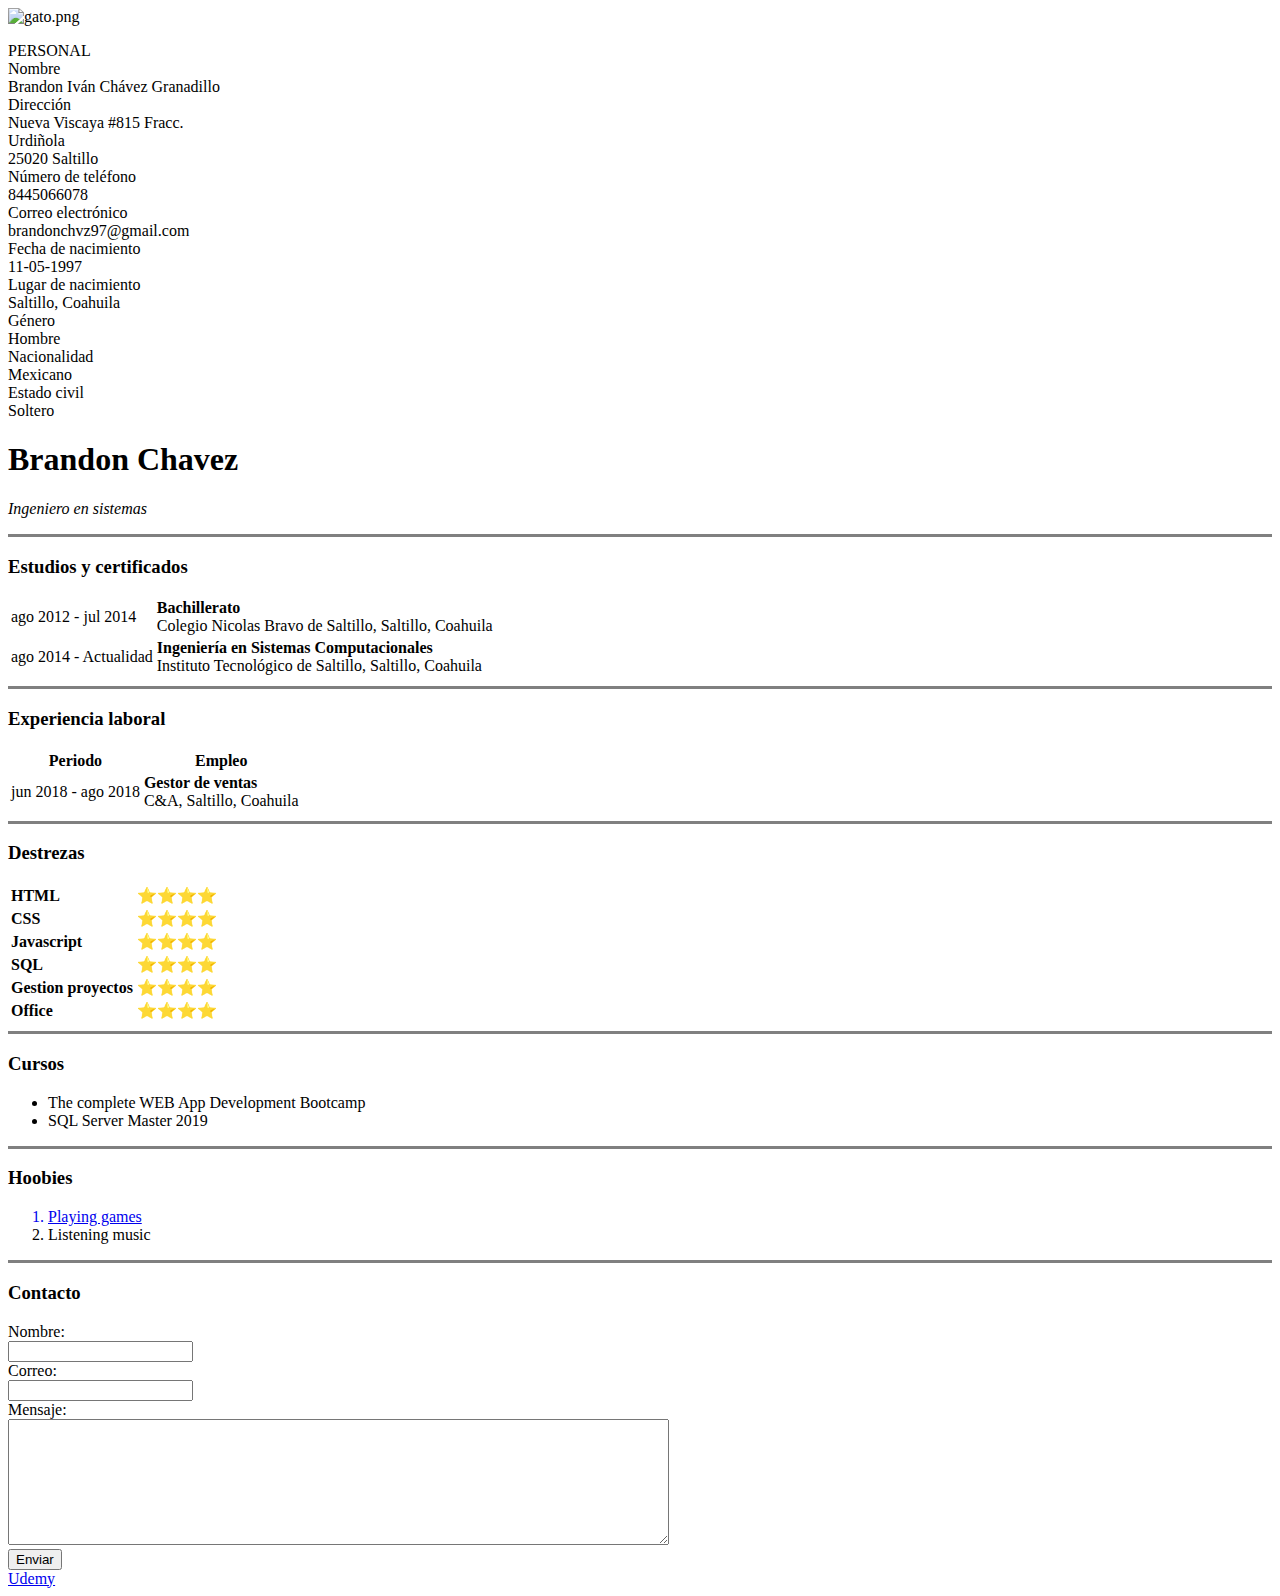
==== index.html @ 01dd56fe "Add files via upload" ====
<!DOCTYPE html>
<html lang="en" dir="ltr">

<head>
  <meta charset="utf-8">
  <title>Brandon Site</title>
  <link rel="stylesheet" href="css/indstyle.css">
<link rel="icon" href="img/favicon.ico">
</head>

<body>
  <div class="personal">
    <img class="personal-image"src="img/gato.jpg" alt="gato.png">
    <p class="datos-personal">
PERSONAL  <br>
Nombre <br>
Brandon Iván Chávez Granadillo <br>
Dirección <br>
Nueva Viscaya #815 Fracc. <br>
Urdiñola <br>
25020 Saltillo <br>
Número de teléfono <br>
8445066078 <br>
Correo electrónico <br>
brandonchvz97@gmail.com <br>
Fecha de nacimiento <br>
11-05-1997 <br>
Lugar de nacimiento <br>
Saltillo, Coahuila <br>
Género <br>
Hombre <br>
Nacionalidad <br>
Mexicano <br>
Estado civil <br>
Soltero</p>

  </div>
  <div class="uno">
    <h1>Brandon Chavez</h1>
    <p><em>Ingeniero en sistemas</em></p>


  <hr size='3' noshade>
  <h3>Estudios y certificados</h3>
  <table>
    <tr>
      <td>ago 2012 - jul 2014</td>
      <td><b>Bachillerato</b><br>Colegio Nicolas Bravo de Saltillo, Saltillo, Coahuila</td>
    </tr>
    <tr>
      <td>ago 2014 - Actualidad</td>
      <td><b>Ingeniería en Sistemas Computacionales</b><br>Instituto Tecnológico de Saltillo, Saltillo, Coahuila</td>
    </tr>
  </table>
  <hr size='3' noshade>
  <h3>Experiencia laboral</h3>
  <table>
    <thead>
      <tr>
        <th>Periodo</th>
        <th>Empleo</th>
      </tr>
    </thead>
    <tbody>
      <tr>
        <td>jun 2018 - ago 2018</td>
        <td><b>Gestor de ventas</b><br>C&A, Saltillo, Coahuila</td>
      </tr>
    </tbody>
    <tfoot>

    </tfoot>
  </table>
  <hr size='3' noshade>
  <h3>Destrezas</h3>
  <table>
    <tr>
      <td><b>HTML</b></td>
      <td>⭐⭐⭐⭐</td>
    </tr>
    <tr>
      <td><b>CSS</b></td>
      <td>⭐⭐⭐⭐</td>
    </tr>
    <tr>
      <td><b>Javascript</b></td>
      <td>⭐⭐⭐⭐</td>
    </tr>
    <tr>
      <td><b>SQL</b></td>
      <td>⭐⭐⭐⭐</td>
    </tr>
    <tr>
      <td><b>Gestion proyectos</b></td>
      <td>⭐⭐⭐⭐</td>
    </tr>
    <tr>
      <td><b>Office</b></td>
      <td>⭐⭐⭐⭐</td>
    </tr>
  </table>
  <hr size='3' noshade>
  <h3>Cursos</h3>
  <ul>
    <li>The complete WEB App Development Bootcamp</li>
    <li>SQL Server Master 2019</li>
  </ul>
  <hr size='3' noshade>
  <h3>Hoobies</h3>
  <ol>
    <a href="https://play.lan.leagueoflegends.com/es_MX">
      <li>Playing games</li>
    </a>
    <li>Listening music</li>
  </ol>
  <hr size='3' noshade>
  <h3>Contacto</h3>
  <form class="" action="index.html" method="post" enctype="text/plain">
    <label>Nombre:</label><br>
    <input type="text" name="Nombre" value=""><br>
    <label>Correo:</label><br>
    <input type="email" name="Correo" value=""><br>
    <label>Mensaje:</label><br>
    <textarea name="Mensaje" rows="8" cols="80"></textarea><br>
    <input type="button" name="Enviar" value="Enviar"><br>
  </form>
  <a href="https://www.udemy.com/">Udemy</a>
</div>
</body>

</html>
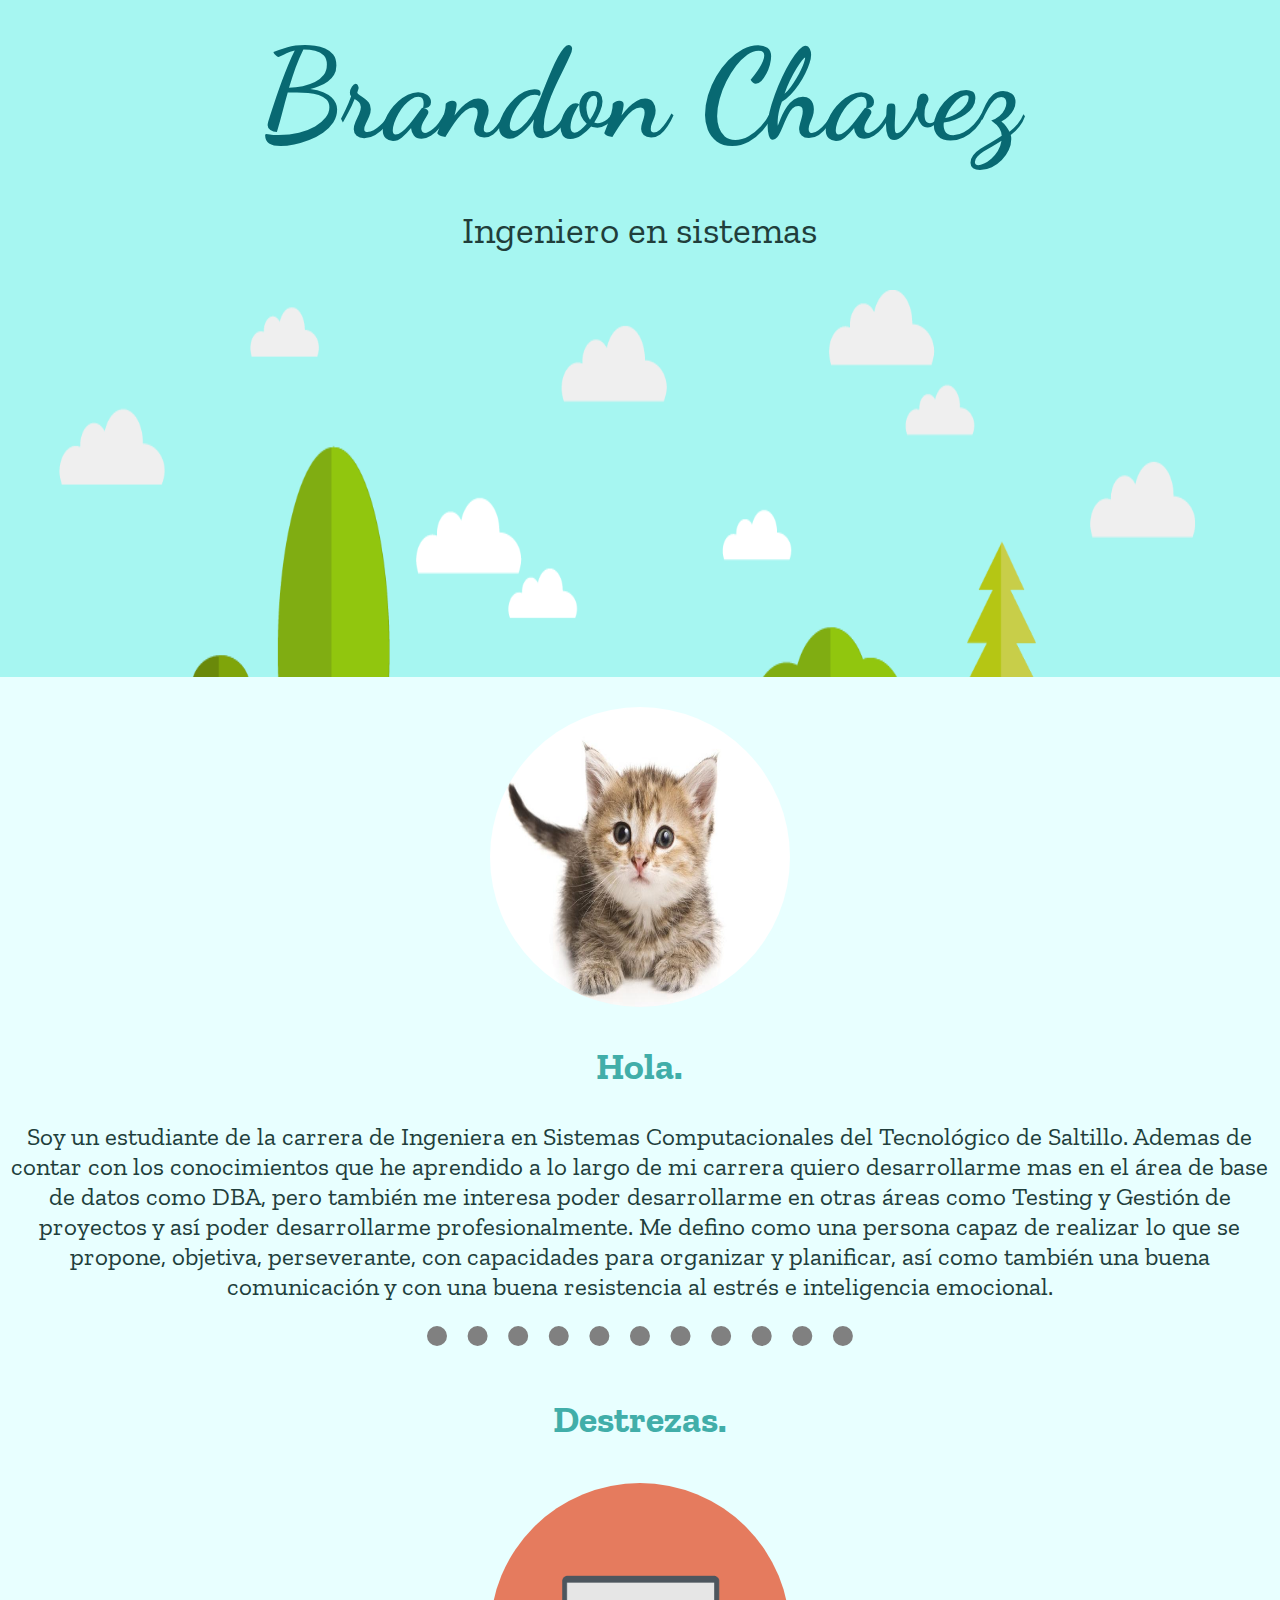
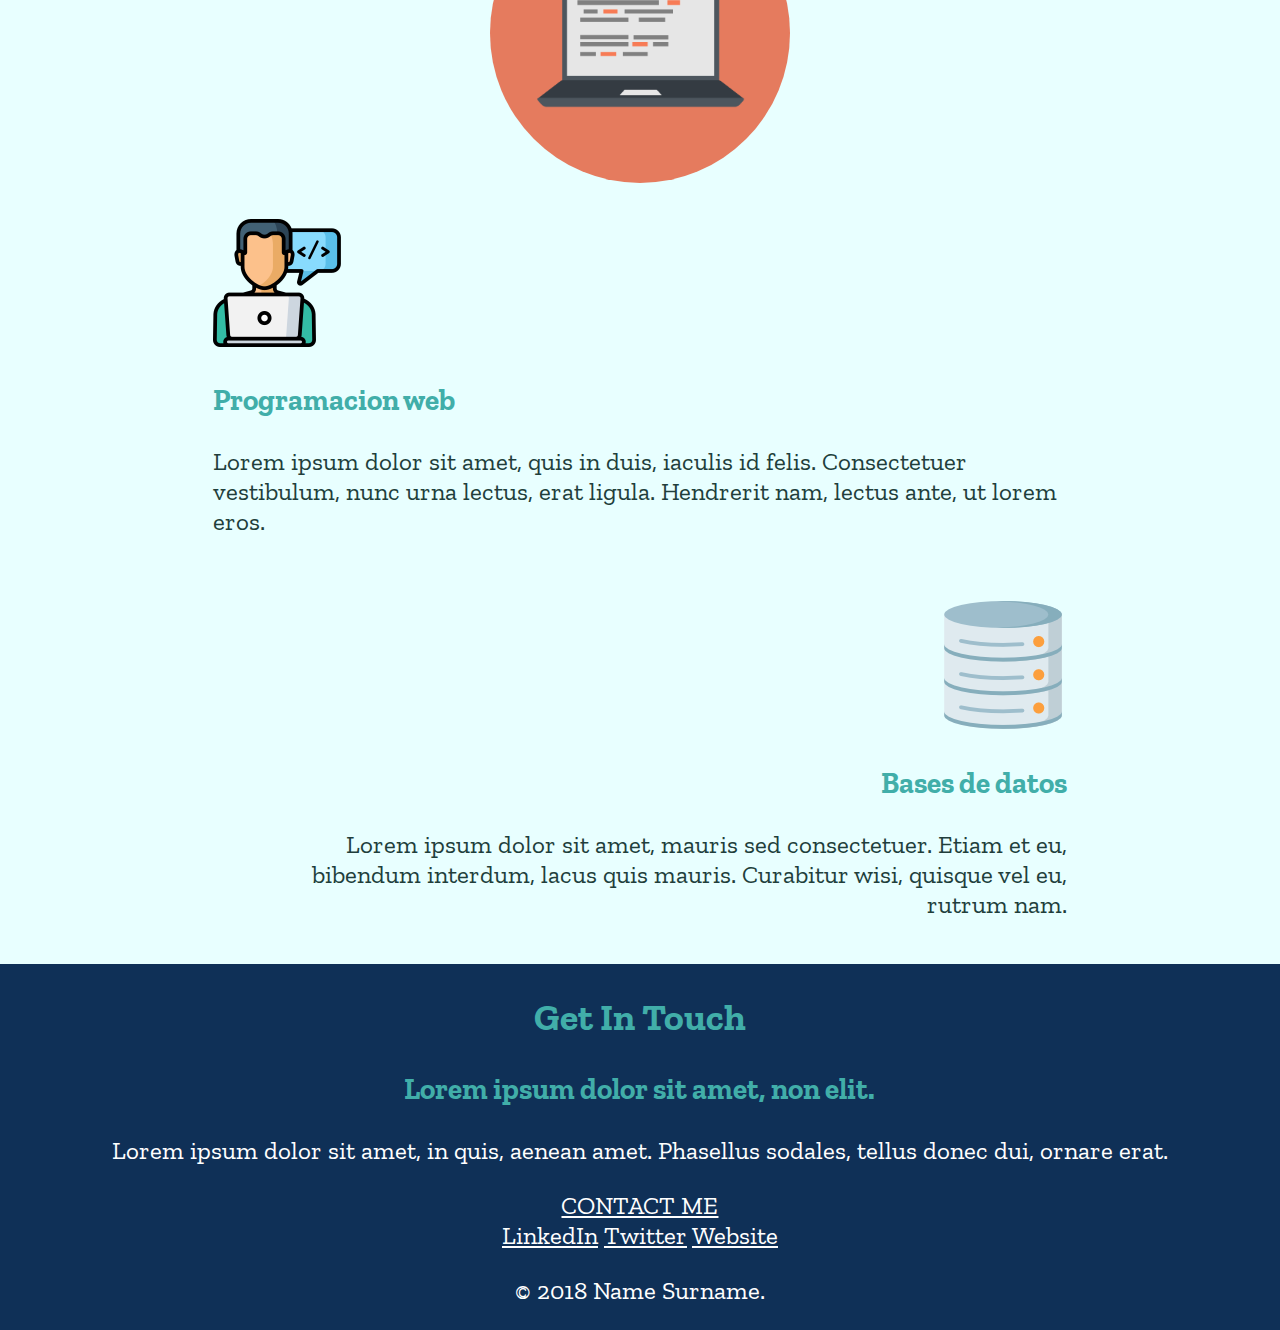
==== commit ac96bf6c: "Rename prueba.html to index.html" ====
--- a/index.html
+++ b/index.html
@@ -4,128 +4,68 @@
 <head>
   <meta charset="utf-8">
   <title>Brandon Site</title>
-  <link rel="stylesheet" href="css/indstyle.css">
-<link rel="icon" href="img/favicon.ico">
+  <meta name="viewport" content="width=device-width, initial-scale=1.0">
+  <link rel="stylesheet" href="css/styles.css">
+  <link rel="icon" href="img/favicon.ico">
+  <link href="https://fonts.googleapis.com/css2?family=Dancing+Script:wght@700&family=Zilla+Slab:ital@1&display=swap"
+    rel="stylesheet">
 </head>
 
 <body>
-  <div class="personal">
-    <img class="personal-image"src="img/gato.jpg" alt="gato.png">
-    <p class="datos-personal">
-PERSONAL  <br>
-Nombre <br>
-Brandon Iván Chávez Granadillo <br>
-Dirección <br>
-Nueva Viscaya #815 Fracc. <br>
-Urdiñola <br>
-25020 Saltillo <br>
-Número de teléfono <br>
-8445066078 <br>
-Correo electrónico <br>
-brandonchvz97@gmail.com <br>
-Fecha de nacimiento <br>
-11-05-1997 <br>
-Lugar de nacimiento <br>
-Saltillo, Coahuila <br>
-Género <br>
-Hombre <br>
-Nacionalidad <br>
-Mexicano <br>
-Estado civil <br>
-Soltero</p>
+  <div class="container">
+    <div class="top-container">
+      <h1>Brandon Chavez</h1>
+      <p style="font-size: 150%;">Ingeniero en sistemas</p>
+      <img class="land" src="img/land2.png" alt="land.png">
+    </div>
 
+    <div class="profile">
+      <img class="personal-image" src="img/gato.jpg" alt="gato.png">
+      <h2>Hola.</h2>
+      <p>Soy un estudiante de la carrera de Ingeniera en Sistemas Computacionales del Tecnológico de Saltillo.
+        Ademas de contar con los conocimientos que he aprendido a lo largo de mi carrera quiero desarrollarme
+        mas en el área de base de datos como DBA, pero también me interesa poder desarrollarme en otras áreas
+        como Testing y Gestión de proyectos y así poder desarrollarme profesionalmente.
+        Me defino como una persona capaz de realizar lo que se propone, objetiva, perseverante, con capacidades
+        para organizar y planificar, así como también una buena comunicación y con una buena resistencia al
+        estrés e inteligencia emocional.
+      </p>
+    </div>
+    <hr>
+    <div class="skills">
+      <h2>Destrezas.</h2>
+      <img class="computadora" src="img/computer.png" alt="computadora.png">
+    </div>
+    
+    <div class="prograweb">
+      <img class="desarolloweb" src="img/web-development.png" alt="desarolloweb.png">
+      <h3>Programacion web</h3>
+      <p>Lorem ipsum dolor sit amet, quis in duis, iaculis id felis. Consectetuer vestibulum, nunc urna lectus, erat
+        ligula. Hendrerit nam, lectus ante, ut lorem eros.</p>
+    </div>
+    
+    <div class="basedatos">
+      <img class="bdimage" src="img/server.png" alt="bd.png">
+      <h3>Bases de datos</h3>
+      <p>Lorem ipsum dolor sit amet, mauris sed consectetuer. Etiam et eu, bibendum interdum, lacus quis mauris.
+        Curabitur wisi, quisque vel eu, rutrum nam.</p>
+    </div>
+
+    <div class="buttom-container">
+      <div class="contact-me">
+        <h2>Get In Touch</h2>
+        <h3>Lorem ipsum dolor sit amet, non elit.</h3>
+        <p style="color: white;">Lorem ipsum dolor sit amet, in quis, aenean amet. Phasellus sodales, tellus donec dui,
+          ornare erat.</p>
+        <a class="btn" href="mailto:name@email.com">CONTACT ME</a>
+      </div>
+      <a class="footer-link" href="https://www.linkedin.com/">LinkedIn</a>
+      <a class="footer-link" href="https://twitter.com/">Twitter</a>
+      <a class="footer-link" href="https://www.appbrewery.co/">Website</a>
+      <p style="color: white;">© 2018 Name Surname.</p>
+
+    </div>
   </div>
-  <div class="uno">
-    <h1>Brandon Chavez</h1>
-    <p><em>Ingeniero en sistemas</em></p>
-
-
-  <hr size='3' noshade>
-  <h3>Estudios y certificados</h3>
-  <table>
-    <tr>
-      <td>ago 2012 - jul 2014</td>
-      <td><b>Bachillerato</b><br>Colegio Nicolas Bravo de Saltillo, Saltillo, Coahuila</td>
-    </tr>
-    <tr>
-      <td>ago 2014 - Actualidad</td>
-      <td><b>Ingeniería en Sistemas Computacionales</b><br>Instituto Tecnológico de Saltillo, Saltillo, Coahuila</td>
-    </tr>
-  </table>
-  <hr size='3' noshade>
-  <h3>Experiencia laboral</h3>
-  <table>
-    <thead>
-      <tr>
-        <th>Periodo</th>
-        <th>Empleo</th>
-      </tr>
-    </thead>
-    <tbody>
-      <tr>
-        <td>jun 2018 - ago 2018</td>
-        <td><b>Gestor de ventas</b><br>C&A, Saltillo, Coahuila</td>
-      </tr>
-    </tbody>
-    <tfoot>
-
-    </tfoot>
-  </table>
-  <hr size='3' noshade>
-  <h3>Destrezas</h3>
-  <table>
-    <tr>
-      <td><b>HTML</b></td>
-      <td>⭐⭐⭐⭐</td>
-    </tr>
-    <tr>
-      <td><b>CSS</b></td>
-      <td>⭐⭐⭐⭐</td>
-    </tr>
-    <tr>
-      <td><b>Javascript</b></td>
-      <td>⭐⭐⭐⭐</td>
-    </tr>
-    <tr>
-      <td><b>SQL</b></td>
-      <td>⭐⭐⭐⭐</td>
-    </tr>
-    <tr>
-      <td><b>Gestion proyectos</b></td>
-      <td>⭐⭐⭐⭐</td>
-    </tr>
-    <tr>
-      <td><b>Office</b></td>
-      <td>⭐⭐⭐⭐</td>
-    </tr>
-  </table>
-  <hr size='3' noshade>
-  <h3>Cursos</h3>
-  <ul>
-    <li>The complete WEB App Development Bootcamp</li>
-    <li>SQL Server Master 2019</li>
-  </ul>
-  <hr size='3' noshade>
-  <h3>Hoobies</h3>
-  <ol>
-    <a href="https://play.lan.leagueoflegends.com/es_MX">
-      <li>Playing games</li>
-    </a>
-    <li>Listening music</li>
-  </ol>
-  <hr size='3' noshade>
-  <h3>Contacto</h3>
-  <form class="" action="index.html" method="post" enctype="text/plain">
-    <label>Nombre:</label><br>
-    <input type="text" name="Nombre" value=""><br>
-    <label>Correo:</label><br>
-    <input type="email" name="Correo" value=""><br>
-    <label>Mensaje:</label><br>
-    <textarea name="Mensaje" rows="8" cols="80"></textarea><br>
-    <input type="button" name="Enviar" value="Enviar"><br>
-  </form>
-  <a href="https://www.udemy.com/">Udemy</a>
-</div>
 </body>
 
 </html>
--- a/css/styles.css
+++ b/css/styles.css
@@ -0,0 +1,130 @@
+/* Comentario */
+body {
+  background-color: #dae1e7;
+  margin: auto;
+  font-family: 'Zilla Slab', serif;
+  text-align: center;
+  font-size: 25px;
+  color: #213e3b;
+
+}
+
+hr {
+  border-style: dotted;
+  border-width: 20px 0px 0px 0px;
+  margin: auto;
+  height: 20px;
+  width: 200%;
+  grid-column: 3 / 4;
+  
+}
+
+h1 {
+  color: #086972;
+  margin: 20px;
+  font-family: 'Dancing Script', cursive;
+  font-size: 5em;
+}
+
+h2 {
+  color: #41aea9;
+}
+
+h3 {
+  color: #41aea9;
+}
+
+.container {
+  background-color: #e8ffff;
+  display: grid;
+  grid-template-columns: repeat(6, 4fr);
+  grid-template-rows: repeat(11, auto);
+}
+
+.land {
+  display: inline-block;
+  width: 100%;
+  height: 100%;
+}
+
+.profile {
+  background-color: #e8ffff;
+  grid-column: 1 / -1;
+  margin: 0px;
+}
+
+.hola {
+  text-decoration: underline;
+}
+
+.top-container {
+  background-color: #a6f6f1;
+  margin: 0PX;
+  border-spacing: 50PX;
+  grid-column: 1 / -1;
+
+
+}
+
+.middle-container {
+  background-color: #e8ffff;
+  grid-column: 1 / -1;
+}
+
+.buttom-container {
+  background-color: #0f3057;
+  grid-column: 1 / -1;
+}
+
+
+
+.prograweb {
+  text-align: left;
+  margin: 20px 0px 20px 0px;
+  grid-column: 2 / 6;
+  background-color: #e8ffff;
+
+
+}
+
+
+
+.basedatos {
+
+  text-align: end;
+  margin: 20px 0px 20px 20px;
+  grid-column: 2 / 6;
+  background-color: #e8ffff;
+
+}
+
+
+
+.personal-image {
+  height: 300px;
+  width: 300px;
+  border-radius: 180px;
+  margin-top: 30px;
+}
+
+.computadora {
+  height: 300px;
+  width: 300px;
+  text-align: center;
+  border-radius: 180px;
+  margin: 10px;
+
+}
+
+.skills {
+  background-color: #e8ffff;
+  grid-column: 1 / -1;
+}
+
+.footer-link {
+  color: white;
+}
+
+.btn {
+  color: white;
+}